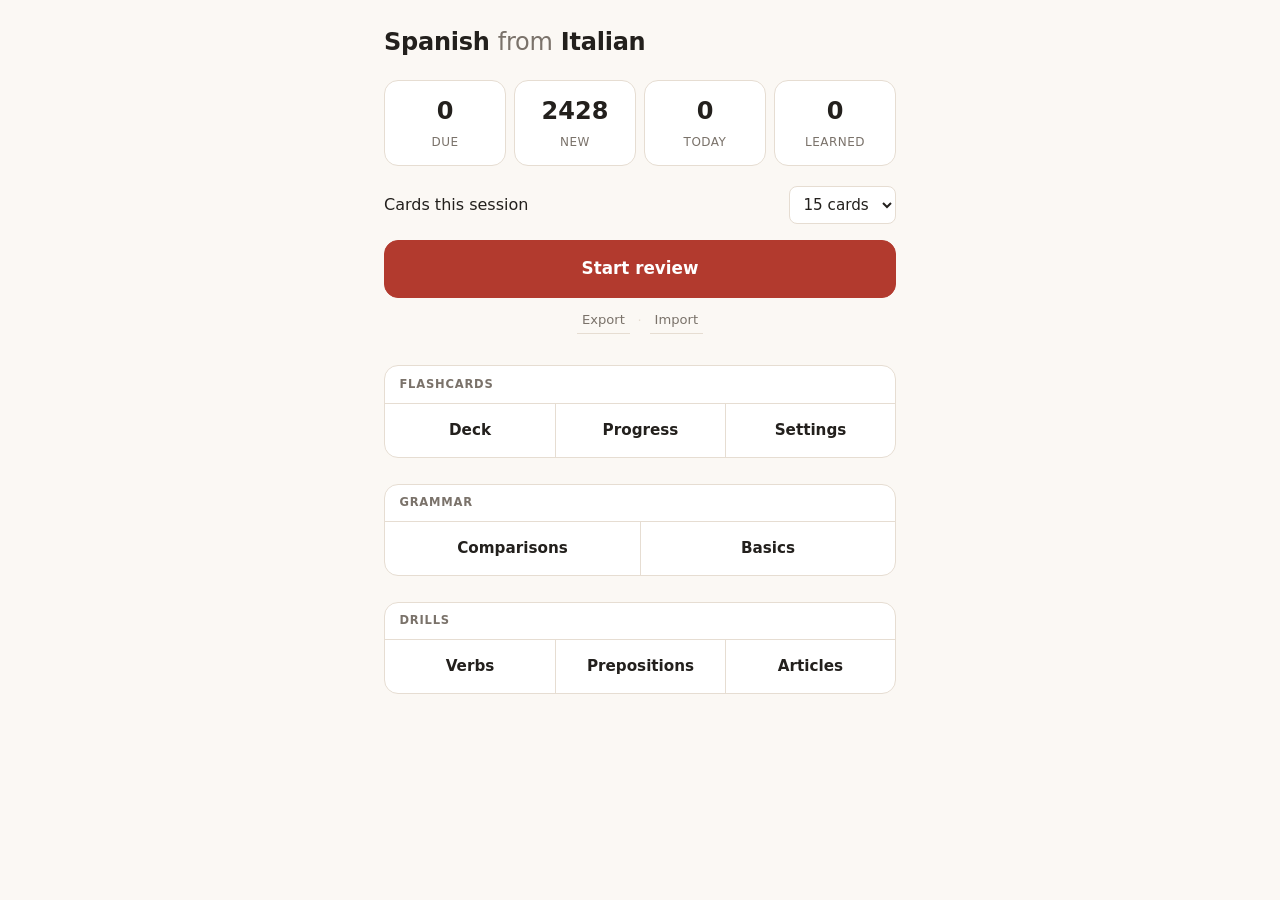
==== index.html @ cf51fcf6 "Group the Italian -> Spanish answers by part of speech too Both directions now use one presentation." ====
<!doctype html>
<html lang="en">
<head>
<meta charset="utf-8">
<meta name="viewport" content="width=device-width, initial-scale=1, viewport-fit=cover">
<meta name="theme-color" content="#b23a2e">
<title>Spanish from Italian</title>
<link rel="manifest" href="manifest.webmanifest">
<link rel="apple-touch-icon" href="icons/icon-192.png">
<meta name="apple-mobile-web-app-capable" content="yes">
<meta name="apple-mobile-web-app-status-bar-style" content="default">
<link rel="stylesheet" href="app.css">
</head>
<body>

<main id="app">

  <p id="fatal" class="fatal hidden"></p>

  <!-- Home -->
  <section id="view-home" class="view">
    <h1>Spanish <span class="from">from</span> Italian</h1>

    <div class="counts">
      <div class="count"><b id="c-due">–</b><span>due</span></div>
      <div class="count"><b id="c-new">–</b><span>new</span></div>
      <div class="count"><b id="reviews-today">–</b><span>today</span></div>
      <div class="count"><b id="c-learned">–</b><span>learned</span></div>
    </div>

    <label class="row session-size">
      Cards this session
      <select id="f-size"></select>
    </label>

    <p id="backup-warning" class="backup-warning hidden"></p>

    <button id="start" class="primary">Start review</button>
    <p id="nothing-due" class="muted hidden"></p>

    <p class="backup-line">
      <button id="export" class="linkish">Export</button>
      <span class="sep">·</span>
      <button id="import-btn" class="linkish">Import</button>
      <input id="import" type="file" accept="application/json" hidden>
    </p>
    <p id="backup-msg" class="muted small centred"></p>

    <div class="group">
      <h2 class="group-title">Flashcards</h2>
      <div class="group-row">
        <button id="open-deck">Deck</button>
        <button id="open-progress">Progress</button>
        <button id="open-settings">Settings</button>
      </div>
    </div>

    <div class="group">
      <h2 class="group-title">Grammar</h2>
      <div class="group-row two">
        <button id="open-grammar">Comparisons</button>
        <button id="open-basics">Basics</button>
      </div>
    </div>

    <div class="group">
      <h2 class="group-title">Drills</h2>
      <div class="group-row">
        <button id="open-drill">Verbs</button>
        <button id="open-prep">Prepositions</button>
        <button id="open-articles">Articles</button>
      </div>
    </div>
  </section>

  <!-- Deck: which cards get drilled -->
  <section id="view-deck" class="view hidden">
    <header class="review-bar">
      <button id="close-deck" class="ghost" aria-label="Back">✕</button>
      <h2 class="progress-title">Deck</h2>
    </header>

    <fieldset>
      <legend>Frequency band</legend>
      <div id="f-tiers" class="chips"></div>
    </fieldset>

    <fieldset>
      <legend>How close to Italian</legend>
      <div id="f-buckets" class="chips"></div>
    </fieldset>

    <fieldset>
      <legend>Part of speech</legend>
      <div id="f-pos" class="chips"></div>
    </fieldset>

    <fieldset>
      <legend>Drill one grade</legend>
      <div id="f-grades" class="chips"></div>
      <p class="muted small">
        Leave all off for the normal mixed session. Turning one on reviews
        only those cards, due first, then whatever comes due soonest.
      </p>
    </fieldset>

    <details id="word-list-panel" class="mood">
      <summary>The words themselves</summary>
      <div class="word-list-head">
        <span id="word-list-count" class="muted small"></span>
        <button id="word-list-play" class="compare" type="button">▶ Read the list</button>
      </div>
      <div id="word-list"></div>
    </details>
  </section>

  <!-- Settings: how the cards behave -->
  <section id="view-settings" class="view hidden">
    <header class="review-bar">
      <button id="close-settings" class="ghost" aria-label="Back">✕</button>
      <h2 class="progress-title">Settings</h2>
    </header>

    <fieldset>
      <legend>Direction</legend>
      <div id="f-directions" class="chips"></div>
      <p class="muted small">
        Each direction is scheduled separately. Reading Spanish is recognition;
        producing it is harder, and sharing one schedule would let the easy
        direction hide the hard one.
      </p>
    </fieldset>

    <fieldset>
      <legend>Sound</legend>
      <div id="f-speech" class="chips"></div>
      <div id="voice-rows"></div>
    </fieldset>

    <fieldset>
      <legend>Credits</legend>
      <p class="muted small">
        Example sentences from <a href="https://tatoeba.org" target="_blank"
        rel="noopener noreferrer">Tatoeba</a>, CC BY 2.0 FR. Word pairs from
        <a href="https://github.com/apertium/apertium-spa-ita" target="_blank"
        rel="noopener noreferrer">Apertium</a>. Frequencies from
        <a href="https://pypi.org/project/wordfreq/" target="_blank"
        rel="noopener noreferrer">wordfreq</a>.
      </p>
    </fieldset>

    <fieldset>
      <legend>Backup</legend>
      <p class="muted small">
        iOS can clear a web app's storage if it goes unused. Export now and
        then — it is the only copy of your progress.
      </p>
      <p id="backup-when" class="muted small"></p>
    </fieldset>
  </section>

  <!-- Progress -->
  <section id="view-progress" class="view hidden">
    <header class="review-bar">
      <button id="close-progress" class="ghost" aria-label="Back">✕</button>
      <h2 class="progress-title">Progress</h2>
    </header>

    <div id="scope-toggle" class="chips scope-toggle"></div>
    <div id="stat-row" class="stat-row"></div>
    <p id="stat-note" class="muted small stat-note"></p>

    <h3 class="section-label">By grade</h3>
    <div id="grade-chart" class="grade-chart"></div>

    <h3 class="section-label">Recognition against production</h3>
    <div id="direction-chart"></div>
    <p id="direction-note" class="muted small"></p>

    <h3 class="section-label">Coming due</h3>
    <div id="forecast-chart" class="day-chart"></div>
    <p id="forecast-readout" class="chart-readout"></p>
    <p id="forecast-summary" class="muted small"></p>

    <h3 class="section-label">Reviews per day</h3>
    <div id="day-chart" class="day-chart"></div>
    <p id="day-readout" class="chart-readout"></p>
    <p id="day-summary" class="muted small"></p>

    <details id="trouble-panel" class="mood">
      <summary>Keeps catching you out</summary>
      <div id="trouble-window" class="chips trouble-window"></div>
      <div id="trouble-list" class="trouble-list"></div>
      <p id="trouble-note" class="muted small"></p>
    </details>
  </section>

  <!-- Conjugation -->
  <section id="view-conj" class="view hidden">
    <header class="review-bar">
      <button id="close-conj" class="ghost" aria-label="Back">✕</button>
      <h2 class="progress-title" id="conj-title"></h2>
    </header>
    <div id="conj-body"></div>
  </section>

  <!-- Grammar -->
  <section id="view-grammar" class="view hidden">
    <header class="review-bar">
      <button id="close-grammar" class="ghost" aria-label="Back">✕</button>
      <h2 class="progress-title" id="grammar-title">Grammar</h2>
    </header>
    <div id="grammar-body"></div>
  </section>

  <!-- Conjugation drill -->
  <section id="view-drill" class="view hidden">
    <header class="review-bar">
      <button id="close-drill" class="ghost" aria-label="Back">✕</button>
      <h2 class="progress-title" id="drill-title">Conjugation drill</h2>
    </header>
    <div id="drill-body"></div>
  </section>

  <!-- Preposition drill -->
  <section id="view-prep" class="view hidden">
    <header class="review-bar">
      <button id="close-prep" class="ghost" aria-label="Back">✕</button>
      <h2 class="progress-title" id="prep-title">Prepositions</h2>
    </header>
    <div id="prep-body"></div>
  </section>

  <!-- Basics -->
  <section id="view-basics" class="view hidden">
    <header class="review-bar">
      <button id="close-basics" class="ghost" aria-label="Back">✕</button>
      <h2 class="progress-title" id="basics-title">Basics</h2>
    </header>
    <div id="basics-body"></div>
  </section>

  <!-- Article drill -->
  <section id="view-articles" class="view hidden">
    <header class="review-bar">
      <button id="close-articles" class="ghost" aria-label="Back">✕</button>
      <h2 class="progress-title" id="articles-title">Articles</h2>
    </header>
    <div id="articles-body"></div>
  </section>

  <!-- Review -->
  <section id="view-review" class="view hidden">
    <header class="review-bar">
      <button id="quit" class="ghost" aria-label="End session">✕</button>
      <div class="progress"><div id="progress-fill"></div></div>
      <span id="remaining" class="muted small"></span>
    </header>

    <div class="card">
      <div id="direction" class="direction"></div>

      <div class="word-row">
        <span id="prompt" class="prompt"></span>
        <button id="say-prompt" class="say" aria-label="Hear this word">▶</button>
      </div>

      <div id="answers" class="answers hidden"></div>

      <div id="meta" class="meta hidden"></div>
      <div id="present-table" class="present-table hidden"></div>

      <p id="accent-note" class="accent-note hidden">
        <span id="accent-text"></span>
        <button id="accents" class="say" aria-label="Hear the other accent">▶</button>
      </p>

      <div class="compare-row">
        <button id="examples-btn" class="compare hidden">Examples</button>
        <button id="conj-btn" class="compare hidden">Conjugation</button>
      </div>

      <div id="examples" class="examples hidden"></div>

      <p id="card-links" class="card-links hidden">
        <a id="link-wr"  target="_blank" rel="noopener noreferrer">WordReference</a>
        <a id="link-rev" target="_blank" rel="noopener noreferrer">Reverso</a>
        <a id="link-yg"  target="_blank" rel="noopener noreferrer">YouGlish</a>
      </p>
    </div>

    <div id="reveal-row" class="actions">
      <button id="reveal" class="primary">Show answer</button>
    </div>

    <div id="grade-row" class="actions grades hidden">
      <button data-g="0" class="g-again">Again<small></small></button>
      <button data-g="1" class="g-hard">Hard<small></small></button>
      <button data-g="2" class="g-good">Good<small></small></button>
      <button data-g="3" class="g-easy">Easy<small></small></button>
    </div>
  </section>

  <!-- Done -->
  <section id="view-done" class="view hidden">
    <h2>Session complete</h2>
    <p id="done-summary" class="muted"></p>
    <button id="back-home" class="primary">Done</button>
  </section>

</main>

<script type="module" src="js/main.js"></script>
</body>
</html>
---- app.css ----
/* Mobile-first. The review screen is the only one that matters in practice,
   so it gets the whole viewport and thumb-reachable controls. */

:root {
  --bg: #fbf8f4;
  --surface: #ffffff;
  --ink: #23201d;
  --muted: #7a726a;
  --line: #e6ddd2;
  --accent: #b23a2e;
  --again: #c0392b;
  --hard: #b7791f;
  --good: #2f855a;
  --easy: #2b6cb0;
  --radius: 14px;
}

@media (prefers-color-scheme: dark) {
  :root {
    --bg: #171513;
    --surface: #211e1b;
    --ink: #ece6df;
    --muted: #9b918a;
    --line: #35302b;
    --accent: #e0705f;
    --again: #e05a4c;
    --hard: #d99a3a;
    --good: #4fa87a;
    --easy: #5b95d6;
  }
}

* { box-sizing: border-box; }

body {
  margin: 0;
  background: var(--bg);
  color: var(--ink);
  font: 16px/1.5 -apple-system, BlinkMacSystemFont, "Segoe UI", system-ui, sans-serif;
  -webkit-font-smoothing: antialiased;
}

#app {
  max-width: 34rem;
  margin: 0 auto;
  padding: max(1rem, env(safe-area-inset-top)) 1rem
           max(1rem, env(safe-area-inset-bottom));
  min-height: 100dvh;
  display: flex;
  flex-direction: column;
}

.view { flex: 1; display: flex; flex-direction: column; }
.hidden { display: none !important; }

h1 { font-size: 1.5rem; margin: .5rem 0 1.25rem; font-weight: 650; letter-spacing: -.01em; }
h1 .from { color: var(--muted); font-weight: 400; }
h2 { font-size: 1.25rem; }

.muted { color: var(--muted); }
.small { font-size: .85rem; }

/* --- counts --- */
.counts { display: flex; gap: .5rem; margin-bottom: 1.25rem; }
.count {
  flex: 1; background: var(--surface); border: 1px solid var(--line);
  border-radius: var(--radius); padding: .75rem; text-align: center;
}
.count b { display: block; font-size: 1.5rem; font-variant-numeric: tabular-nums; }
.count span { font-size: .75rem; color: var(--muted); text-transform: uppercase; letter-spacing: .04em; }

/* --- buttons --- */
button {
  font: inherit; cursor: pointer; border-radius: var(--radius);
  border: 1px solid var(--line); background: var(--surface); color: var(--ink);
  padding: .7rem 1rem; transition: transform .06s ease, filter .15s ease;
}
button:active { transform: scale(.98); }

button.primary {
  background: var(--accent); border-color: var(--accent);
  color: #fff; font-weight: 600; padding: .95rem; width: 100%; font-size: 1.05rem;
}
button.ghost { border: none; background: none; color: var(--muted); padding: .4rem .6rem; font-size: 1.1rem; }

/* --- panels --- */
.panel {
  background: var(--surface); border: 1px solid var(--line);
  border-radius: var(--radius); margin-top: 1rem; padding: .25rem .9rem;
}
.panel summary { cursor: pointer; padding: .65rem 0; font-weight: 600; }
fieldset { border: none; padding: 0; margin: .5rem 0 1rem; }
legend { font-size: .8rem; color: var(--muted); text-transform: uppercase; letter-spacing: .04em; padding: 0 0 .4rem; }

.chips { display: flex; flex-wrap: wrap; gap: .4rem; }
.chip {
  border: 1px solid var(--line); border-radius: 999px;
  padding: .35rem .8rem; font-size: .9rem; background: transparent;
}
.chip[aria-pressed="true"] { background: var(--accent); border-color: var(--accent); color: #fff; }
.chip small { display: block; font-size: .7rem; opacity: .75; }

.row { display: flex; justify-content: space-between; align-items: center; gap: 1rem; padding: .5rem 0 1rem; }
.row input { width: 5rem; padding: .5rem; font: inherit; border-radius: 8px; border: 1px solid var(--line); background: var(--bg); color: var(--ink); }
.row-buttons { display: flex; gap: .5rem; padding-bottom: .75rem; }
.row-buttons button { flex: 1; }

/* --- review --- */
.review-bar { display: flex; align-items: center; gap: .75rem; margin-bottom: 1.5rem; }
.progress { flex: 1; height: 4px; background: var(--line); border-radius: 999px; overflow: hidden; }
#progress-fill { height: 100%; width: 0; background: var(--accent); transition: width .25s ease; }

.card {
  flex: 1; display: flex; flex-direction: column;
  align-items: center; justify-content: center; text-align: center; gap: .75rem;
  padding: 1rem 0;
}
.direction { font-size: .75rem; text-transform: uppercase; letter-spacing: .06em; color: var(--muted); }
.prompt { font-size: 2.5rem; font-weight: 600; letter-spacing: -.02em; line-height: 1.15; }
.answer { font-size: 2rem; color: var(--accent); font-weight: 600; }
.meta { font-size: .85rem; color: var(--muted); }
.meta .pos { font-style: italic; }

.actions { padding-top: 1rem; }
.grades { display: grid; grid-template-columns: repeat(4, 1fr); gap: .4rem; }
.grades button { padding: .8rem .2rem; font-size: .9rem; font-weight: 600; }
.grades small { display: block; font-weight: 400; font-size: .7rem; opacity: .7; margin-top: .15rem; }
.g-again { color: var(--again); } .g-hard { color: var(--hard); }
.g-good  { color: var(--good);  } .g-easy { color: var(--easy); }

#view-done { align-items: center; justify-content: center; text-align: center; }
#view-done button { margin-top: 1.5rem; max-width: 16rem; }

/* --- pronunciation --- */
.word-row { display: flex; align-items: center; justify-content: center; gap: .6rem; }

.say {
  border: 1px solid var(--line); background: var(--surface); color: var(--muted);
  width: 2.1rem; height: 2.1rem; border-radius: 50%;
  display: grid; place-items: center; padding: 0;
  font-size: .7rem; line-height: 1; flex: none;
}
.say:active { color: var(--accent); border-color: var(--accent); }

.compare {
  margin-top: .5rem; font-size: .85rem; padding: .45rem 1rem;
  color: var(--muted); border-radius: 999px;
}
.compare:active { color: var(--accent); border-color: var(--accent); }

/* --- voice pickers --- */
.voice-row { align-items: center; }
.voice-control { display: flex; align-items: center; gap: .5rem; }
.voice-control select {
  font: inherit; font-size: .9rem; max-width: 11rem;
  padding: .4rem .5rem; border-radius: 8px;
  border: 1px solid var(--line); background: var(--bg); color: var(--ink);
}

/* --- voice chips --- */
.voice-locale {
  font-size: .72rem; color: var(--muted); letter-spacing: .04em;
  text-transform: uppercase; margin: .6rem 0 .35rem;
}
.voice-more { margin: .9rem 0 .5rem; }
#voice-rows fieldset { margin-bottom: .25rem; }

.compare-row { display: flex; flex-wrap: wrap; gap: .4rem; justify-content: center; margin-top: .5rem; }
.compare-row .compare { margin-top: 0; }

.voice-note { display: flex; align-items: center; gap: .5rem; margin-top: .9rem; }

.accent-note {
  display: flex; align-items: center; justify-content: center; gap: .45rem;
  margin: .1rem 0 0; font-size: .8rem; color: var(--muted);
}
.accent-note .say { width: 1.7rem; height: 1.7rem; font-size: .6rem; }

/* --- external lookups --- */
.card-links {
  display: flex; flex-wrap: wrap; justify-content: center; gap: 1rem;
  margin: 1.25rem 0 0; font-size: .8rem;
}
.card-links a { color: var(--muted); text-decoration: none; border-bottom: 1px solid var(--line); padding-bottom: 1px; }
.card-links a:active { color: var(--accent); border-color: var(--accent); }

/* --- example sentences --- */
.examples { margin-top: 1rem; text-align: left; width: 100%; }
.example {
  border-top: 1px solid var(--line);
  padding: .7rem 0;
}
.example-es {
  margin: 0; font-size: 1rem; line-height: 1.45;
  display: flex; align-items: baseline; gap: .4rem; flex-wrap: wrap;
}
.example-es b { color: var(--accent); font-weight: 650; }
.example-es .say { align-self: center; }
.example-it { margin: .2rem 0 0; font-size: .92rem; color: var(--muted); }
.example-credit { margin: .8rem 0 0; font-size: .7rem; color: var(--muted); text-align: center; }
.example-credit a { color: inherit; }

/* --- session size --- */
.session-size { padding: 0 0 1rem; }
.session-size select {
  font: inherit; font-size: .95rem; padding: .5rem .6rem;
  border-radius: 8px; border: 1px solid var(--line);
  background: var(--surface); color: var(--ink);
}

button.secondary {
  width: 100%; margin-top: .75rem; font-weight: 600;
  background: var(--surface); color: var(--ink);
}

/* --- progress --- */
.progress-title { margin: 0; font-size: 1.15rem; }
.section-label {
  font-size: .75rem; text-transform: uppercase; letter-spacing: .05em;
  color: var(--muted); font-weight: 600; margin: 1.6rem 0 .6rem;
}

.bar-row { display: flex; align-items: center; gap: .6rem; margin-bottom: .4rem; }
.bar-label { width: 8.5rem; font-size: .85rem; flex: none; }
.bar-value { width: 2.6rem; text-align: right; font-size: .85rem; font-variant-numeric: tabular-nums; color: var(--muted); }
.bar-track { flex: 1; height: 1.1rem; background: var(--line); border-radius: 4px; overflow: hidden; }
.bar-fill { height: 100%; border-radius: 4px; min-width: 2px; transition: width .3s ease; }

/* A well known, F barely -- warm as it gets worse */
.g-a { background: #2f855a; }
.g-b { background: #559a52; }
.g-c { background: #a0a03c; }
.g-d { background: #c98a2e; }
.g-e { background: #cc6b33; }
.g-f { background: #c0392b; }
.g-new {
  /* Striped, to signal this bar is not on the same scale as the letters. */
  background: repeating-linear-gradient(
    -45deg, var(--line), var(--line) 5px, transparent 5px, transparent 10px);
  border: 1px solid var(--line);
}

.day-chart {
  display: flex; align-items: flex-end; gap: 3px;
  padding: .4rem 0 0;
}
.day-col {
  flex: 1; min-width: 0;
  display: flex; flex-direction: column; align-items: center; gap: .15rem;
}
.day-count {
  font-size: .6rem; color: var(--muted); line-height: 1;
  font-variant-numeric: tabular-nums; min-height: .7rem;
}
.day-track {
  width: 100%; height: 4.5rem;
  display: flex; align-items: flex-end;
  border-bottom: 1px solid var(--line);
}
.day-fill { width: 100%; background: var(--accent); border-radius: 2px 2px 0 0; min-height: 2px; }
.day-fill.empty { background: var(--line); min-height: 1px; }
.day-tick {
  font-size: .55rem; color: var(--muted); line-height: 1;
  white-space: nowrap; overflow: hidden; max-width: 100%;
}

.chart-note { margin: .7rem 0 0; text-align: center; }
.bar-value { min-width: 2.6rem; width: auto; white-space: nowrap; }

.day-fill.overdue { background: var(--again); }

/* --- failure and backup notices --- */
.fatal {
  background: var(--again); color: #fff;
  padding: .9rem 1rem; border-radius: var(--radius);
  margin: 0 0 1rem; font-size: .9rem; line-height: 1.45;
}
.backup-warning {
  margin: 0 0 .9rem; padding: .6rem .8rem; font-size: .82rem;
  border: 1px solid var(--hard); border-radius: var(--radius);
  color: var(--hard); text-align: center;
}

/* --- multiple senses --- */
.answers { display: flex; flex-direction: column; align-items: center; gap: .25rem; }
.answers .answer { font-size: 1.9rem; }
/* The first sense is the primary one and usually dominates -- tener is avere
   far more often than it is tenere -- so it leads. The step down is small on
   purpose: the ranking is a heuristic, and for genuinely co-equal senses like
   tiempo's tempo and meteo the later ones must still read as real answers
   rather than footnotes. */
.answers .word-row:not(:first-child) .answer {
  font-size: 1.55rem;
  color: color-mix(in srgb, var(--accent) 78%, var(--muted));
}

/* --- conjugation --- */
.conj-sub { margin: 0 0 .5rem; }
.conj-note { margin: 0 0 .5rem; }
.conj-warn {
  margin: 0 0 .6rem; padding: .55rem .7rem;
  border-left: 3px solid var(--hard); border-radius: 0 6px 6px 0;
  background: color-mix(in srgb, var(--hard) 8%, transparent);
  font-size: .82rem; line-height: 1.45; color: var(--ink);
}
.conj-table { margin-bottom: .5rem; }
.conj-row {
  display: grid; grid-template-columns: 7.2rem 1fr;
  gap: .5rem; align-items: baseline;
  padding: .3rem 0; border-bottom: 1px solid var(--line);
}
.conj-pron { font-size: .78rem; color: var(--muted); }
.conj-es { font-weight: 600; }
.conj-es.speakable { cursor: pointer; }
.conj-es.speakable:active { color: var(--accent); }

/* --- verb stem note --- */
.stem-note {
  margin: .15rem 0 0; font-size: .85rem; color: var(--muted);
  letter-spacing: .01em;
}
.stem-note b { color: var(--accent); font-weight: 650; }

/* --- home: backup line --- */
.backup-line {
  display: flex; justify-content: center; align-items: center; gap: .5rem;
  margin: .6rem 0 0;
}
.linkish {
  border: none; background: none; padding: .2rem .3rem;
  color: var(--muted); font-size: .82rem;
  border-bottom: 1px solid var(--line); border-radius: 0;
}
.linkish:active { color: var(--accent); border-color: var(--accent); }
.backup-line .sep { color: var(--line); font-size: .82rem; }
.centred { text-align: center; margin: .35rem 0 0; }

/* --- home: a titled group of destinations --- */
.group {
  margin-top: 1.6rem;
  border: 1px solid var(--line); border-radius: var(--radius);
  background: var(--surface); overflow: hidden;
}
.group-title {
  margin: 0; padding: .6rem .9rem;
  font-size: .72rem; font-weight: 650; letter-spacing: .07em;
  text-transform: uppercase; color: var(--muted);
  border-bottom: 1px solid var(--line);
}
.group-row { display: grid; grid-template-columns: repeat(3, 1fr); }
.group-row button {
  border: none; border-radius: 0; background: none;
  padding: .95rem .4rem; font-size: .95rem; font-weight: 600;
}
.group-row button + button { border-left: 1px solid var(--line); }
.group-row button:active { background: var(--bg); color: var(--accent); }

/* settings and deck are full screens now, so their fieldsets need room */
#view-deck fieldset, #view-settings fieldset { margin: 1.2rem 0; }

/* --- senses grouped by part of speech --- */
.answers.grouped { gap: 0; }
.answers.grouped .sense-pos {
  font-size: .68rem; text-transform: uppercase; letter-spacing: .07em;
  color: var(--muted); margin: .7rem 0 .1rem;
}
.answers.grouped .sense-pos:first-child { margin-top: 0; }
.answers.grouped .answer { font-size: 1.6rem; }
.answers.grouped .word-row:not(:first-child) .answer { color: var(--accent); }

/* --- conjugation moods --- */
.mood { margin-bottom: .5rem; }
.mood > summary {
  cursor: pointer; list-style: none;
  padding: .7rem 0 .5rem;
  font-size: .8rem; font-weight: 700; letter-spacing: .08em;
  text-transform: uppercase; color: var(--ink);
  border-bottom: 2px solid var(--line);
}
.mood > summary::-webkit-details-marker { display: none; }
.mood > summary::after { content: ' ▸'; color: var(--muted); font-weight: 400; }
.mood[open] > summary::after { content: ' ▾'; }
.conj-italian {
  margin: 0 0 .6rem; font-size: .82rem; line-height: 1.45; color: var(--muted);
  padding-left: .7rem; border-left: 2px solid var(--line);
}

/* --- present tense on the card --- */
.present-table {
  display: grid;
  grid-template-columns: auto auto;
  grid-template-rows: repeat(3, auto);
  grid-auto-flow: column;          /* singulars down the left, plurals right */
  gap: .1rem 1.6rem;
  justify-content: center;
  margin: .7rem 0 0;
}
.present-form {
  font-size: .95rem; color: var(--muted); text-align: left;
  font-variant-numeric: tabular-nums;
}
.present-form.speakable { cursor: pointer; }
.present-form.speakable:active { color: var(--accent); }

/* --- play a whole paradigm --- */
.play-all {
  width: 1.7rem; height: 1.7rem; padding: 0; flex: none;
  border: 1px solid var(--line); border-radius: 50%;
  background: var(--surface); color: var(--muted);
  font-size: .6rem; line-height: 1;
  display: inline-grid; place-items: center;
}
.play-all:active { color: var(--accent); border-color: var(--accent); }

.present-table {
  display: flex; align-items: center; justify-content: center; gap: 1rem;
  margin: .7rem 0 0;
}
.present-grid {
  display: grid;
  grid-template-columns: auto auto;
  grid-template-rows: repeat(3, auto);
  grid-auto-flow: column;
  gap: .1rem 1.6rem;
}
.tense-head { display: flex; align-items: center; gap: .5rem; }

.present-form u {
  text-decoration: none;
  border-bottom: 2px solid var(--accent);
  color: var(--ink); font-weight: 600;
}

/* --- shared section furniture --- */
.section-intro { margin: 0 0 1.2rem; line-height: 1.5; }
.wide { grid-column: 1 / -1; }
.back-link { margin-top: 1.2rem; }

/* --- lesson and conversation lists --- */
.lesson-list { display: flex; flex-direction: column; gap: .5rem; }
.lesson-row {
  display: flex; align-items: flex-start; gap: .8rem; text-align: left;
  padding: .8rem .9rem; background: var(--surface);
  border: 1px solid var(--line); border-radius: var(--radius);
}
.lesson-row:active { border-color: var(--accent); }
.lesson-num {
  flex: none; width: 1.6rem; height: 1.6rem; border-radius: 50%;
  background: var(--bg); color: var(--muted);
  font-size: .75rem; display: grid; place-items: center;
}
.lesson-text { display: flex; flex-direction: column; gap: .15rem; }
.lesson-summary { font-size: .82rem; color: var(--muted); line-height: 1.4; font-weight: 400; }

/* --- lesson body --- */
.lesson-para { line-height: 1.6; margin: 0 0 .9rem; }
.lesson-para b { color: var(--accent); }
.pair-table { margin: 1.2rem 0; }
.pair-row {
  display: grid; grid-template-columns: 1fr 1fr; gap: .1rem .8rem;
  padding: .55rem 0; border-bottom: 1px solid var(--line);
}
.pair-it { color: var(--muted); font-size: .95rem; }
.pair-es { font-weight: 600; font-size: .95rem; }
.pair-note { grid-column: 1 / -1; font-size: .76rem; color: var(--muted); }
.speakable { cursor: pointer; }
.speakable:active { color: var(--accent); }

/* --- drills --- */
.drill-prompt { text-align: center; margin: 2rem 0 1.4rem; }
.drill-verb { display: block; font-size: 2.2rem; font-weight: 650; letter-spacing: -.02em; }
.drill-meta {
  display: block; margin-top: .35rem; font-size: .8rem; color: var(--muted);
  text-transform: uppercase; letter-spacing: .05em;
}
.drill-form { display: flex; justify-content: center; }
.drill-input {
  font: inherit; font-size: 1.4rem; text-align: center;
  width: 100%; max-width: 18rem; padding: .6rem .8rem;
  border: 1px solid var(--line); border-radius: var(--radius);
  background: var(--surface); color: var(--ink);
}
.drill-input:focus { outline: none; border-color: var(--accent); }
.drill-input:disabled { opacity: .6; }
.drill-feedback {
  text-align: center; min-height: 1.6rem; margin: .9rem 0 0;
  font-size: 1.05rem; font-weight: 600;
  display: flex; align-items: center; justify-content: center; gap: .4rem;
}
.drill-feedback.right { color: var(--good); }
.drill-feedback.accents { color: var(--hard); }
.drill-feedback.wrong { color: var(--again); }
.drill-score { text-align: center; font-size: 2.4rem; font-weight: 650; margin: 2rem 0 .2rem; }
.prep-prompt {
  display: flex; align-items: center; justify-content: center; gap: .5rem;
  margin: 2rem 0 1.4rem; text-align: center;
}
.prep-sentence { font-size: 1.35rem; font-weight: 600; line-height: 1.4; }

/* --- drill submit --- */
.drill-form { gap: .5rem; align-items: stretch; }
.drill-submit {
  font-weight: 600; padding: .6rem 1.1rem; flex: none;
  background: var(--accent); border-color: var(--accent); color: #fff;
}
.drill-submit:active { filter: brightness(.92); }

/* --- the paradigm shown after a wrong answer --- */
.drill-paradigm {
  margin: 1rem auto 0; max-width: 20rem;
  border: 1px solid var(--line); border-radius: var(--radius);
  background: var(--surface); padding: .6rem .8rem;
}
.paradigm-label {
  font-size: .72rem; text-transform: uppercase; letter-spacing: .06em;
  color: var(--muted); margin-bottom: .4rem;
}
.paradigm-row {
  display: grid; grid-template-columns: 7.5rem 1fr; gap: .5rem;
  padding: .18rem 0; font-size: .92rem;
}
.paradigm-pron { color: var(--muted); font-size: .8rem; }
/* The form being asked about, in green: it is the right answer, whether or
   not it was the one typed. */
.paradigm-row.this-one .paradigm-form { color: var(--good); font-weight: 700; }
.paradigm-row.this-one .paradigm-pron { color: var(--good); }

/* --- preposition reference --- */
.use-label {
  grid-column: 1 / -1; text-transform: uppercase; letter-spacing: .05em;
  font-size: .68rem; margin-bottom: .1rem;
}
.split-target { color: var(--accent); text-transform: none; letter-spacing: 0; font-size: .8rem; }
.split-row .pair-it { grid-column: 1; }
.split-row .pair-es { grid-column: 2; font-weight: 600; }

.group-row.two { grid-template-columns: repeat(2, 1fr); }

/* --- gap-fill drills --- */
.gap-italian {
  display: flex; align-items: center; justify-content: center; gap: .5rem;
  margin: 1.8rem 0 .8rem; font-size: 1rem; color: var(--muted); text-align: center;
}
.gap-spanish {
  text-align: center; font-size: 1.3rem; font-weight: 600; line-height: 1.6;
  margin: 0 0 1.4rem;
}
.gap-slot {
  display: inline-block; min-width: 3.4rem;
  border-bottom: 2px solid var(--accent); margin: 0 .15rem;
  vertical-align: baseline;
}
.gap-choices {
  display: grid; grid-template-columns: repeat(2, 1fr); gap: .5rem;
  max-width: 22rem; margin: 0 auto;
}
.gap-option {
  padding: .8rem .4rem; font-size: 1.05rem; font-weight: 600;
  background: var(--surface);
}
.gap-choices.answered .gap-option { opacity: .5; }
.gap-choices.answered .chosen-right,
.gap-choices.answered .is-answer {
  opacity: 1; border-color: var(--good); color: var(--good);
}
.gap-choices.answered .chosen-wrong {
  opacity: 1; border-color: var(--again); color: var(--again);
}
.gap-full {
  text-align: center; margin: 1rem 0 0; font-size: 1rem;
  display: flex; align-items: center; justify-content: center; gap: .4rem;
}

/* --- drill feedback --- */
.typed-answer { font-weight: 700; }
.correct-answer {
  display: flex; align-items: center; justify-content: center; gap: .5rem;
  margin: .35rem 0 0; text-align: center;
}
.correct-word { color: var(--good); font-size: 1.15rem; font-weight: 700; }
.correct-note { color: var(--hard); font-size: .8rem; }

/* --- noun gender --- */
.gender-article {
  color: var(--muted); font-weight: 400;
  font-size: .68em;          /* relative, so it scales with prompt and answers */
  margin-right: .34em;       /* in em, so the gap grows with the type */
}
.gender-article.elided { margin-right: 0; }   /* l'acqua, never l' acqua */
.gender-mark {
  font-style: italic; color: var(--accent);
  font-size: .42em; font-weight: 600;
  margin-left: .3em; vertical-align: .55em;
  letter-spacing: .02em;
}
.answers .gender-mark { color: color-mix(in srgb, var(--accent) 70%, var(--muted)); }

.chart-readout {
  min-height: 1.1rem; margin: .5rem 0 .1rem;
  font-size: .82rem; font-weight: 600; color: var(--accent); text-align: center;
}
.day-col { cursor: pointer; }
.day-col.picked .day-fill { outline: 2px solid var(--ink); outline-offset: 1px; }
.day-col.picked .day-count, .day-col.picked .day-tick { color: var(--ink); font-weight: 700; }

/* --- progress: scope and headline stats --- */
.scope-toggle { justify-content: center; margin-bottom: 1.1rem; }
.stat-row {
  display: grid; grid-template-columns: repeat(5, 1fr); gap: .35rem;
  margin-bottom: .4rem;
}
.stat {
  background: var(--surface); border: 1px solid var(--line);
  border-radius: var(--radius); padding: .55rem .2rem; text-align: center;
}
.stat b {
  display: block; font-size: 1.15rem; line-height: 1.2;
  font-variant-numeric: tabular-nums;
}
.stat span {
  display: block; margin-top: .15rem;
  font-size: .58rem; color: var(--muted);
  text-transform: uppercase; letter-spacing: .03em;
}

/* --- trouble words --- */
.trouble-row {
  display: grid; grid-template-columns: auto 1fr auto;
  gap: .6rem; align-items: baseline;
  padding: .45rem 0; border-bottom: 1px solid var(--line);
}
.trouble-it { font-size: .85rem; color: var(--muted); }
.trouble-count {
  font-size: .8rem; font-variant-numeric: tabular-nums;
  color: var(--again); font-weight: 700;
}

/* --- the word list under Deck --- */
#word-list-panel { margin-top: 1.4rem; }
.word-list-head {
  display: flex; align-items: center; justify-content: space-between;
  gap: .8rem; margin: .6rem 0 .8rem;
}
.word-list-head .compare { margin-top: 0; white-space: nowrap; }
.word-list-head .compare.playing { color: var(--accent); border-color: var(--accent); }

#word-list { max-height: 60vh; overflow-y: auto; }
.word-row-item {
  padding: .4rem .4rem; border-bottom: 1px solid var(--line);
  font-size: .92rem; line-height: 1.45; cursor: pointer;
}
.word-row-item:active { background: var(--bg); }
.word-es { font-weight: 650; }
.word-dash { color: var(--line); }
.word-it { color: var(--muted); }
.word-row-item.speaking {
  background: color-mix(in srgb, var(--accent) 10%, transparent);
  border-radius: 6px;
}
.word-row-item.speaking .word-es { color: var(--accent); }

/* --- headline caption --- */
.stat-note { margin: .5rem 0 0; text-align: center; line-height: 1.45; }

/* --- trouble list --- */
#trouble-panel { margin-top: 1.6rem; }
.trouble-window { justify-content: center; margin: .8rem 0; }
.trouble-list { max-height: 55vh; overflow-y: auto; }
.trouble-row { cursor: pointer; }
.trouble-row:active { background: var(--bg); }



/* --- part of speech, on the face of the card --- */
.pos-mark {
  font-style: italic; font-weight: 500;
  font-size: .3em; letter-spacing: .03em;
  color: color-mix(in srgb, var(--accent) 55%, var(--muted));
  margin-left: .5em; vertical-align: .35em;
  white-space: nowrap;
}
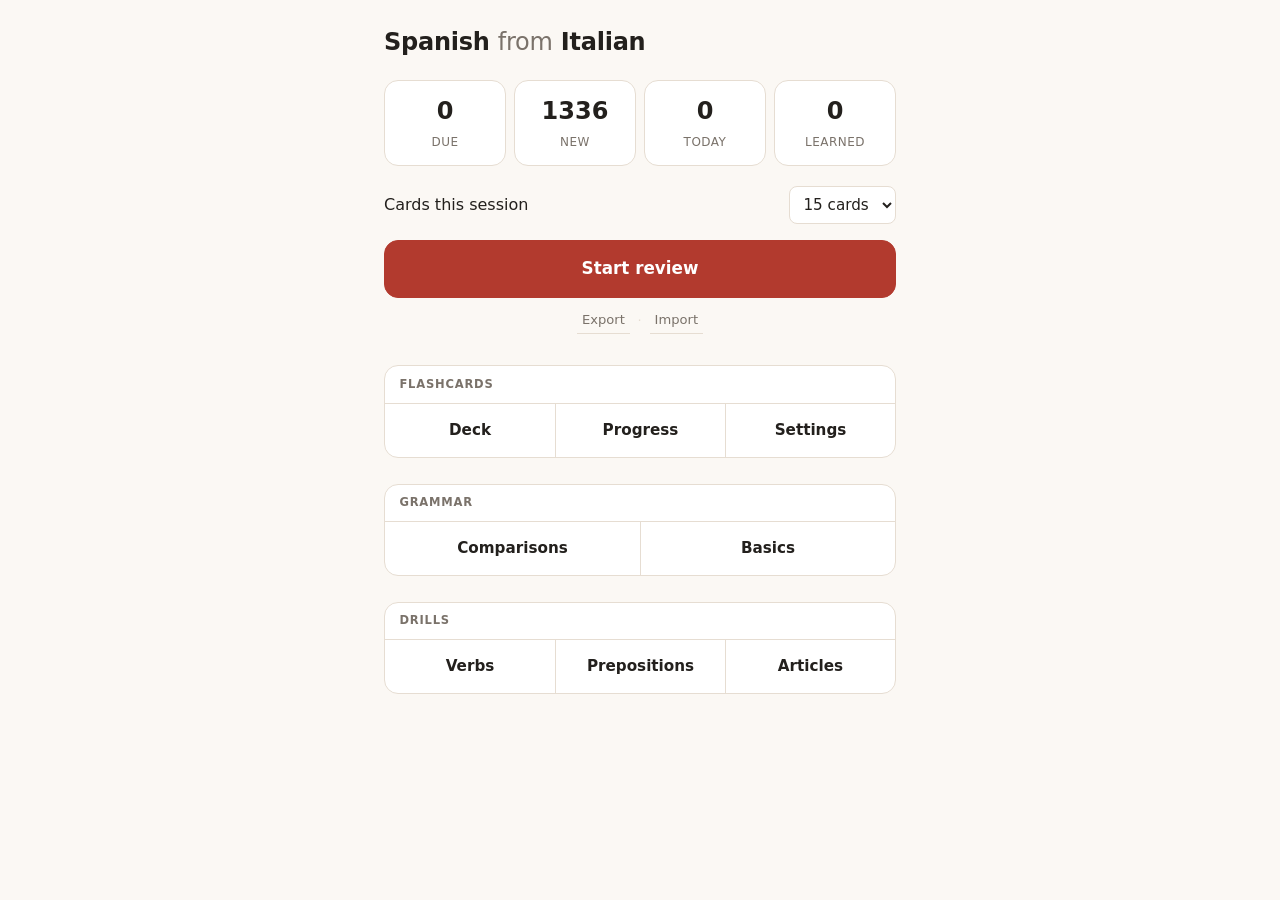
==== commit 65669971: "Make the Italian-first build the app, and freeze the old one as classic/ Built the wrong way round t" ====
--- a/index.html
+++ b/index.html
@@ -119,15 +119,15 @@
     <header class="review-bar">
       <button id="close-settings" class="ghost" aria-label="Back">✕</button>
       <h2 class="progress-title">Settings</h2>
+      <p id="build-line" class="build-line"></p>
     </header>
 
     <fieldset>
       <legend>Direction</legend>
-      <div id="f-directions" class="chips"></div>
       <p class="muted small">
-        Each direction is scheduled separately. Reading Spanish is recognition;
-        producing it is harder, and sharing one schedule would let the easy
-        direction hide the hard one.
+        Every card runs Italian to Spanish. Recognition is the half you already
+        have, so it is no longer scheduled — the Spanish side of a card lives
+        behind each answer instead, as an entry you can open.
       </p>
     </fieldset>
 
@@ -264,8 +264,10 @@
         <span id="prompt" class="prompt"></span>
         <button id="say-prompt" class="say" aria-label="Hear this word">▶</button>
       </div>
+      <p id="pos-line" class="pos-line hidden"></p>
 
       <div id="answers" class="answers hidden"></div>
+      <div id="detail" class="detail hidden" role="dialog" aria-label="Word detail"></div>
 
       <div id="meta" class="meta hidden"></div>
       <div id="present-table" class="present-table hidden"></div>
--- a/app.css
+++ b/app.css
@@ -679,3 +679,58 @@
   margin-left: .5em; vertical-align: .35em;
   white-space: nowrap;
 }
+
+
+
+
+/* --- part of speech, on its own line under the prompt --- */
+.pos-line {
+  margin: .45rem 0 0; text-align: center;
+  font-style: italic; font-weight: 500;
+  font-size: .82rem; letter-spacing: .04em;
+  color: color-mix(in srgb, var(--accent) 55%, var(--muted));
+}
+
+/* --- a Spanish answer that opens its own entry --- */
+.answer-link {
+  background: none; border: 0; padding: 0; font: inherit; color: inherit;
+  cursor: pointer; text-align: left;
+  border-bottom: 1px dotted color-mix(in srgb, var(--accent) 50%, var(--muted));
+}
+.answer-link:hover, .answer-link:focus-visible { border-bottom-color: var(--accent); }
+
+/* --- the entry behind a Spanish word --- */
+.detail {
+  position: relative; margin: 1.1rem auto 0; max-width: 34rem;
+  background: var(--surface); border: 1px solid var(--line);
+  border-radius: var(--radius); padding: 1.1rem 1.2rem 1.2rem;
+  text-align: left; max-height: 62vh; overflow-y: auto;
+  box-shadow: 0 6px 22px rgba(0, 0, 0, .10);
+}
+.detail-close {
+  position: absolute; top: .5rem; right: .55rem;
+  background: none; border: 0; cursor: pointer;
+  font-size: 1rem; line-height: 1; color: var(--muted); padding: .25rem .35rem;
+}
+.detail-close:hover { color: var(--ink); }
+.detail-word {
+  font-size: 1.5rem; font-weight: 700; color: var(--ink);
+  display: flex; align-items: center; gap: .5rem; margin: 0 1.4rem .4rem 0;
+}
+.detail-sense { font-size: 1.05rem; color: var(--ink); padding: .1rem 0; }
+.detail .sense-pos { margin-top: .7rem; }
+.detail-actions {
+  display: flex; flex-wrap: wrap; gap: .9rem;
+  margin-top: 1rem; padding-top: .8rem; border-top: 1px solid var(--line);
+  font-size: .85rem;
+}
+.detail-actions a { color: var(--muted); text-decoration: none; border-bottom: 1px solid var(--line); }
+.detail-actions a:hover { color: var(--accent); border-bottom-color: var(--accent); }
+.detail-extra { display: flex; flex-direction: column; gap: .7rem; margin-top: .9rem; }
+.detail-examples .example + .example { margin-top: .7rem; }
+
+/* --- which build is on screen --- */
+.build-line {
+  margin: .2rem 0 0; font-size: .72rem; letter-spacing: .04em;
+  color: var(--muted); opacity: .75;
+}
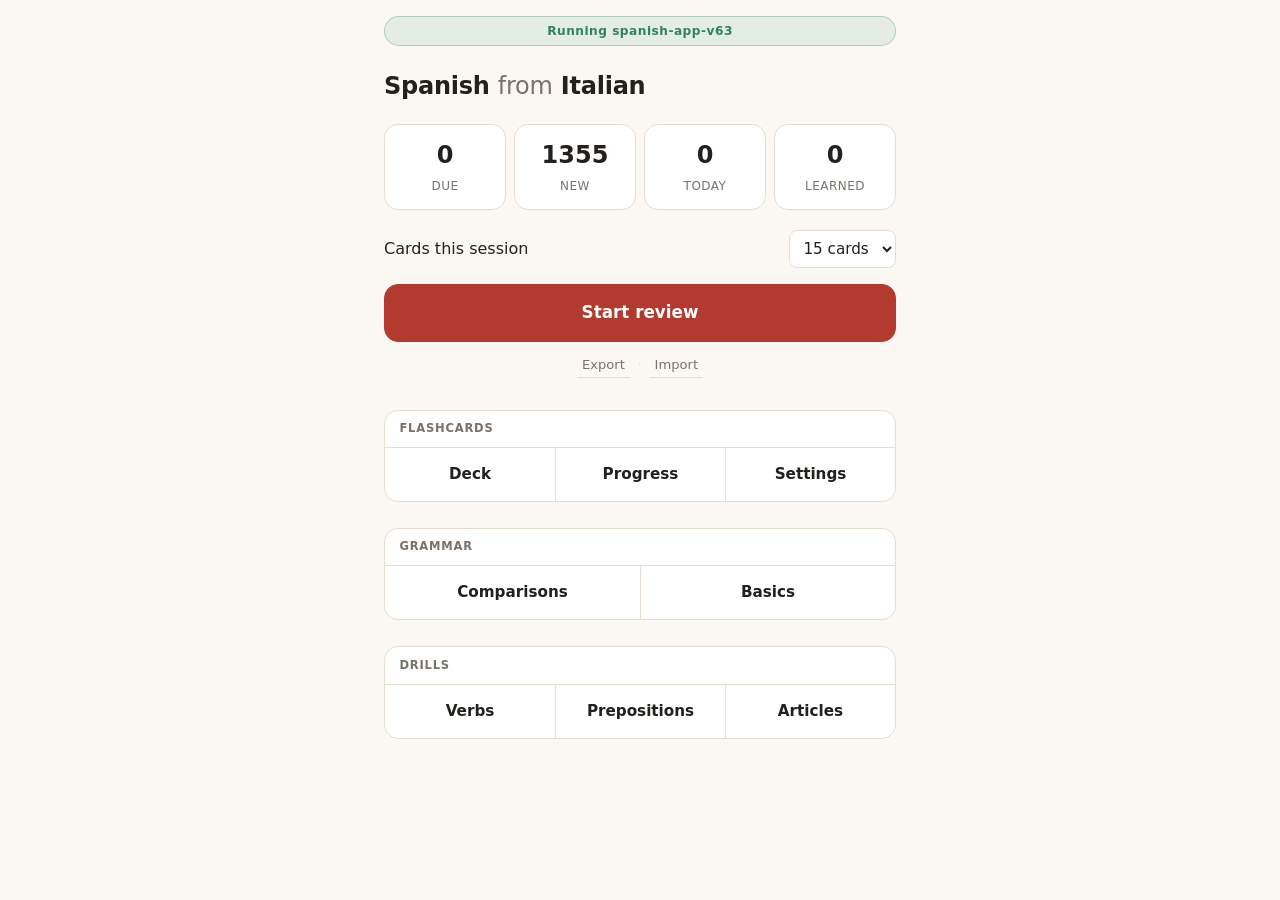
==== commit ac1ce660: "Fix dovere, suceso and oltre; make the app re-check for new builds `dovere` was answering `tener`. A" ====
--- a/index.html
+++ b/index.html
@@ -19,6 +19,7 @@
 
   <!-- Home -->
   <section id="view-home" class="view">
+    <p id="update-note" class="update-note hidden"></p>
     <h1>Spanish <span class="from">from</span> Italian</h1>
 
     <div class="counts">
--- a/app.css
+++ b/app.css
@@ -734,3 +734,28 @@
   margin: .2rem 0 0; font-size: .72rem; letter-spacing: .04em;
   color: var(--muted); opacity: .75;
 }
+
+/* --- the part of speech inside a word's entry --- */
+.detail-pos {
+  font-style: italic; text-transform: none; letter-spacing: .02em;
+  font-size: .78rem; font-weight: 500;
+  color: color-mix(in srgb, var(--accent) 60%, var(--muted));
+  margin: .95rem 0 .3rem;
+}
+.detail-pos:first-of-type { margin-top: .7rem; }
+
+/* --- a present tense per verb the card answers with --- */
+.present-block + .present-label { margin-top: 1rem; }
+.present-label {
+  font-size: .8rem; font-weight: 600; letter-spacing: .03em;
+  color: var(--accent); text-align: center; margin: .2rem 0 .35rem;
+}
+
+/* --- says so when the build changes --- */
+.update-note {
+  margin: 0 0 .9rem; text-align: center;
+  font-size: .76rem; letter-spacing: .04em; font-weight: 600;
+  color: var(--good); background: color-mix(in srgb, var(--good) 10%, transparent);
+  border: 1px solid color-mix(in srgb, var(--good) 30%, transparent);
+  border-radius: 20px; padding: .3rem .7rem;
+}
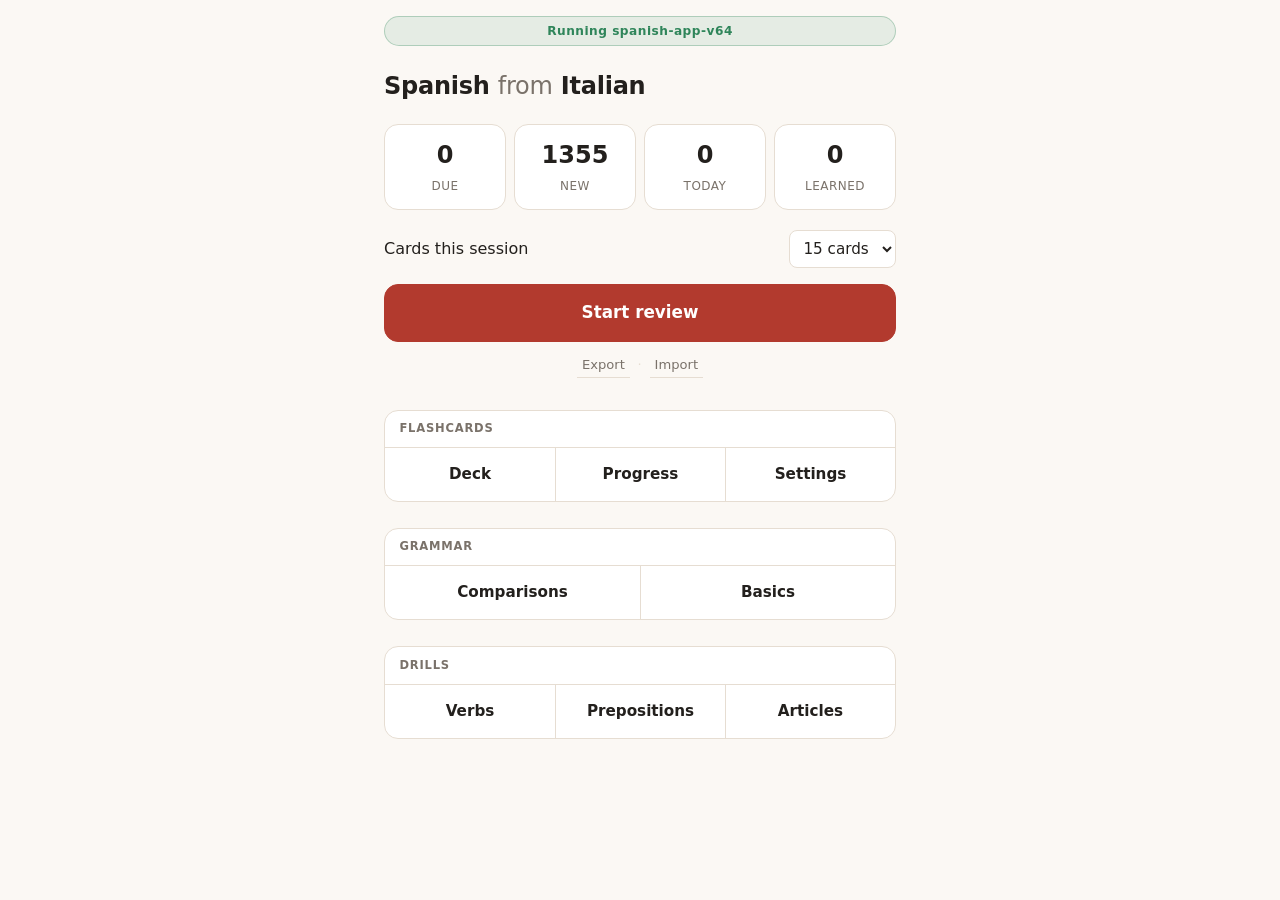
==== commit e363fca0: "Add the check pile: flag a card as wrong and hold it out of review A card you believe is wrong shoul" ====
--- a/index.html
+++ b/index.html
@@ -105,13 +105,13 @@
       </p>
     </fieldset>
 
-    <details id="word-list-panel" class="mood">
-      <summary>The words themselves</summary>
-      <div class="word-list-head">
-        <span id="word-list-count" class="muted small"></span>
-        <button id="word-list-play" class="compare" type="button">▶ Read the list</button>
-      </div>
-      <div id="word-list"></div>
+    <details id="check-panel" class="mood">
+      <summary>Check pile</summary>
+      <p class="muted small">
+        Cards you have flagged as wrong. They stay out of review until the
+        pairing changes, and then come back on their own.
+      </p>
+      <div id="check-list" class="check-list"></div>
     </details>
   </section>
 
@@ -282,6 +282,7 @@
         <button id="examples-btn" class="compare hidden">Examples</button>
         <button id="conj-btn" class="compare hidden">Conjugation</button>
       </div>
+      <button id="flag-btn" class="flag-btn hidden" type="button">Send to check pile</button>
 
       <div id="examples" class="examples hidden"></div>
 
--- a/app.css
+++ b/app.css
@@ -759,3 +759,31 @@
   border: 1px solid color-mix(in srgb, var(--good) 30%, transparent);
   border-radius: 20px; padding: .3rem .7rem;
 }
+
+/* --- flagging a card as wrong --- */
+.flag-btn {
+  display: block; margin: 1.2rem auto 0;
+  background: none; border: 0; cursor: pointer;
+  font-size: .78rem; letter-spacing: .03em; color: var(--muted);
+  border-bottom: 1px solid var(--line); padding: .1rem 0;
+}
+.flag-btn:hover, .flag-btn:focus-visible {
+  color: var(--again); border-bottom-color: var(--again);
+}
+
+/* --- the check pile --- */
+.check-list { display: flex; flex-direction: column; margin-top: .7rem; }
+.check-row {
+  display: flex; align-items: baseline; gap: .8rem;
+  padding: .6rem .1rem; border-bottom: 1px solid var(--line);
+}
+.check-row:last-child { border-bottom: 0; }
+.check-words { flex: 1; min-width: 0; line-height: 1.5; }
+.check-arrow { color: var(--muted); margin: 0 .35rem; }
+.check-es { color: var(--muted); }
+.check-drop {
+  flex: none; background: none; border: 1px solid var(--line);
+  border-radius: 20px; padding: .18rem .65rem; cursor: pointer;
+  font-size: .72rem; color: var(--muted);
+}
+.check-drop:hover { color: var(--ink); border-color: var(--muted); }
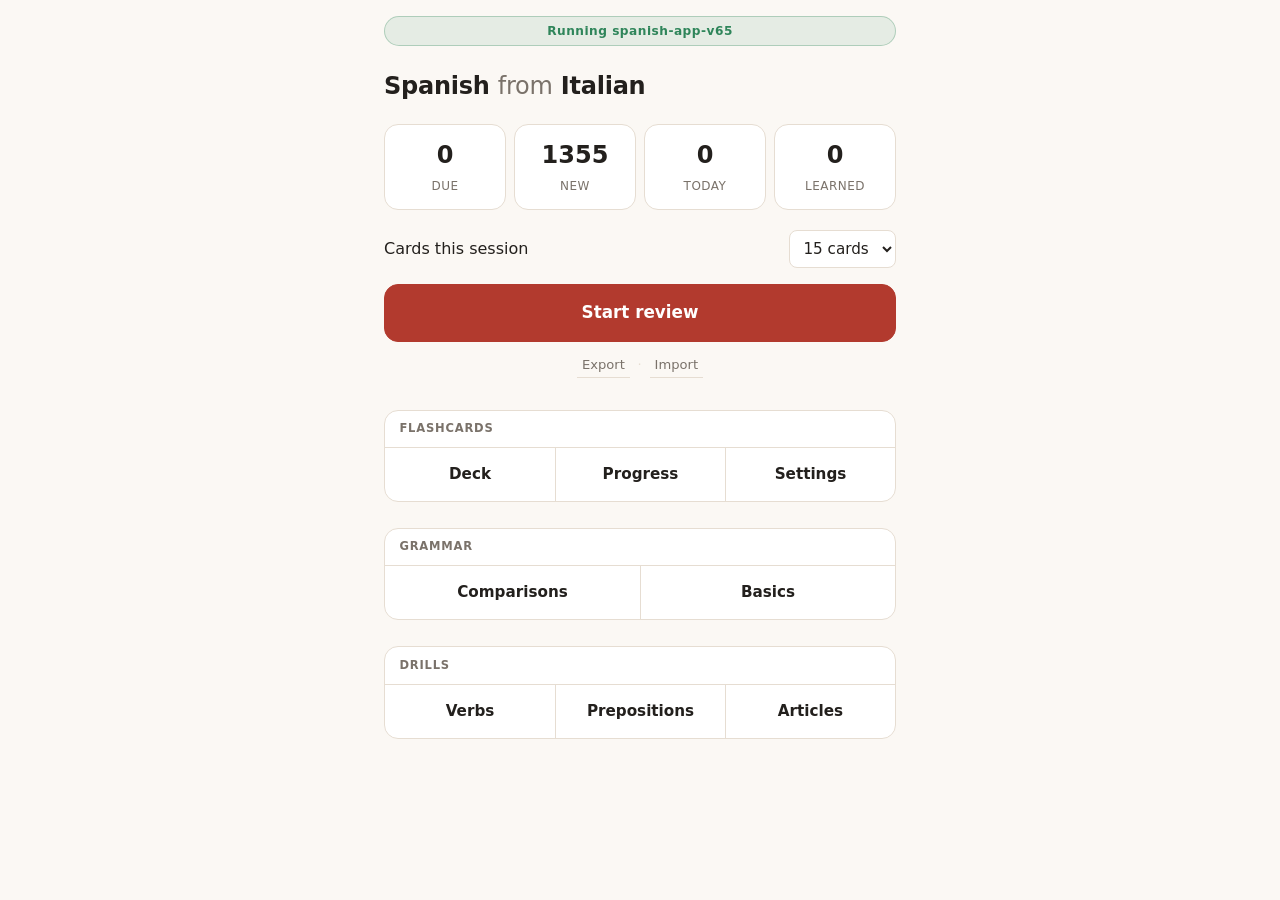
==== commit 47c56a9f: "Say what looks wrong when flagging, and show the pile as a table "Send to check pile" now opens a no" ====
--- a/index.html
+++ b/index.html
@@ -108,10 +108,12 @@
     <details id="check-panel" class="mood">
       <summary>Check pile</summary>
       <p class="muted small">
-        Cards you have flagged as wrong. They stay out of review until the
-        pairing changes, and then come back on their own.
-      </p>
-      <div id="check-list" class="check-list"></div>
+        Cards you have flagged as wrong, with what you said about them. They
+        stay out of review until the pairing changes, and then come back on
+        their own. Tap a word to see the card again.
+      </p>
+      <div class="scroller"><table id="check-table" class="check-table"></table></div>
+      <div id="preview" class="detail preview hidden" role="dialog" aria-label="Flagged card"></div>
     </details>
   </section>
 
@@ -283,6 +285,15 @@
         <button id="conj-btn" class="compare hidden">Conjugation</button>
       </div>
       <button id="flag-btn" class="flag-btn hidden" type="button">Send to check pile</button>
+      <div id="flag-form" class="flag-form hidden">
+        <label for="flag-note" class="flag-label">What looks wrong?</label>
+        <textarea id="flag-note" class="flag-note" rows="3"
+                  placeholder="e.g. dovere should be deber, not tener"></textarea>
+        <div class="flag-actions">
+          <button id="flag-cancel" class="flag-cancel" type="button">Cancel</button>
+          <button id="flag-confirm" class="flag-confirm" type="button">Confirm</button>
+        </div>
+      </div>
 
       <div id="examples" class="examples hidden"></div>
 
--- a/app.css
+++ b/app.css
@@ -787,3 +787,60 @@
   font-size: .72rem; color: var(--muted);
 }
 .check-drop:hover { color: var(--ink); border-color: var(--muted); }
+
+/* --- saying what looks wrong --- */
+.flag-form {
+  max-width: 26rem; margin: 1rem auto 0; text-align: left;
+  display: flex; flex-direction: column; gap: .5rem;
+}
+.flag-label { font-size: .78rem; color: var(--muted); letter-spacing: .03em; }
+.flag-note {
+  width: 100%; font: inherit; font-size: .9rem; line-height: 1.5;
+  padding: .6rem .7rem; border-radius: 10px;
+  border: 1px solid var(--line); background: var(--surface); color: var(--ink);
+  resize: vertical;
+}
+.flag-note:focus-visible { outline: 2px solid var(--accent); outline-offset: 1px; }
+.flag-actions { display: flex; gap: .6rem; justify-content: flex-end; }
+.flag-cancel, .flag-confirm {
+  font: inherit; font-size: .82rem; cursor: pointer;
+  border-radius: 20px; padding: .35rem .95rem; border: 1px solid var(--line);
+}
+.flag-cancel { background: none; color: var(--muted); }
+.flag-cancel:hover { color: var(--ink); }
+.flag-confirm { background: var(--accent); border-color: var(--accent); color: var(--surface); }
+.flag-confirm:hover { filter: brightness(1.06); }
+
+/* --- the check pile, two columns --- */
+.check-table { width: 100%; border-collapse: collapse; margin-top: .7rem; font-size: .9rem; }
+.check-table th {
+  text-align: left; font-size: .68rem; letter-spacing: .1em; text-transform: uppercase;
+  color: var(--muted); font-weight: 600; padding: .3rem .6rem .45rem 0;
+  border-bottom: 1px solid var(--line);
+}
+.check-table td {
+  padding: .6rem .6rem .6rem 0; border-bottom: 1px solid var(--line);
+  vertical-align: top;
+}
+.check-table tr:last-child td { border-bottom: 0; }
+.check-word {
+  background: none; border: 0; padding: 0; font: inherit; font-weight: 700;
+  color: var(--ink); cursor: pointer;
+  border-bottom: 1px dotted var(--accent);
+}
+.check-word:hover { color: var(--accent); }
+.check-note { color: var(--muted); line-height: 1.5; }
+
+/* --- the flagged card, shown again --- */
+.preview { margin-top: 1rem; text-align: center; }
+.preview-prompt { font-size: 1.6rem; font-weight: 700; color: var(--ink); }
+.preview-pos {
+  font-style: italic; font-size: .8rem; margin: .25rem 0 .8rem;
+  color: color-mix(in srgb, var(--accent) 55%, var(--muted));
+}
+.preview-answer { font-size: 1.15rem; font-weight: 600; padding: .12rem 0; }
+.preview .detail-pos { text-align: center; }
+.preview-note {
+  margin: 1rem 0 0; padding-top: .8rem; border-top: 1px solid var(--line);
+  font-size: .85rem; color: var(--muted); text-align: left;
+}
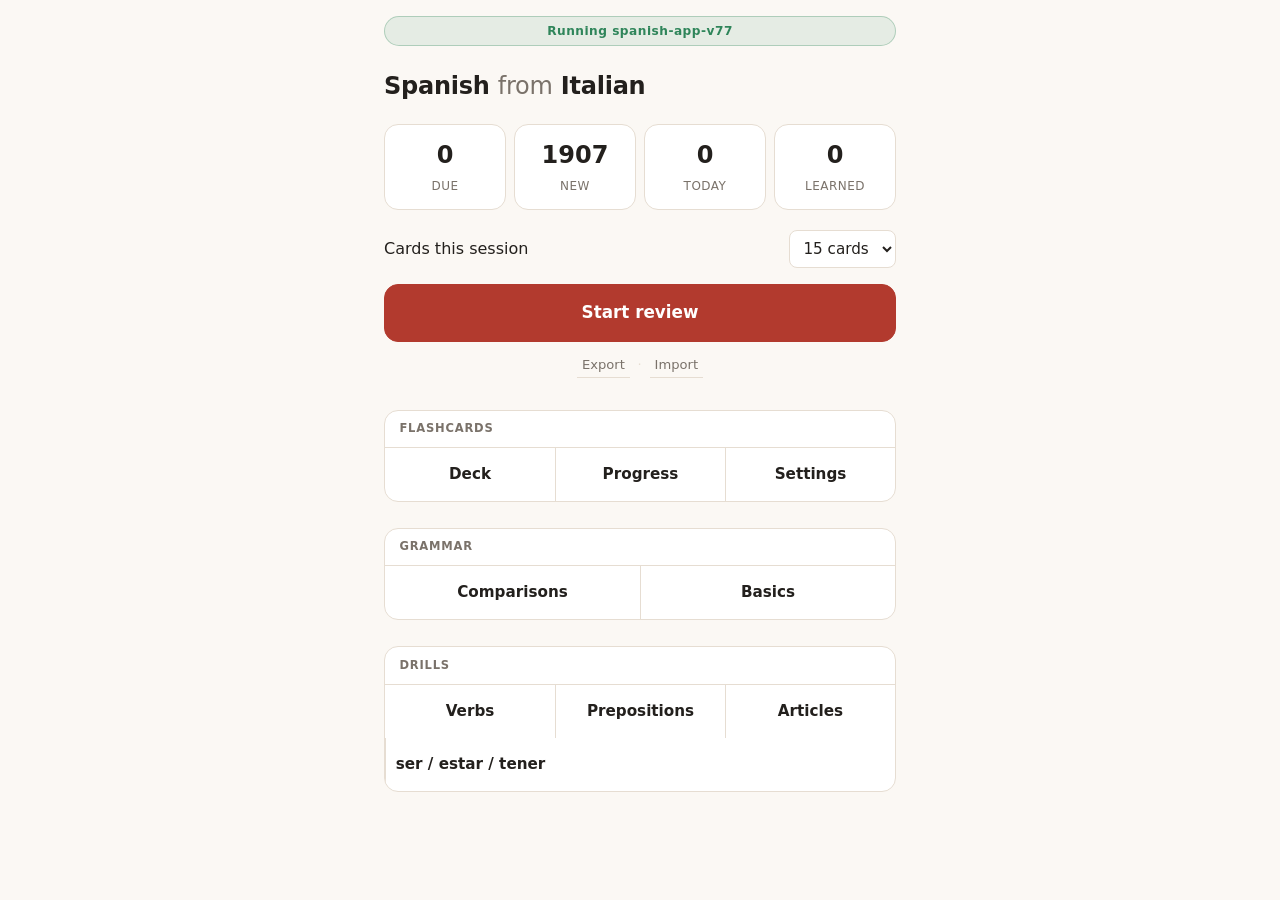
==== commit 54c90ada: "Teach and drill the verbs that do not line up Two lessons for the split an Italian speaker cannot fe" ====
--- a/index.html
+++ b/index.html
@@ -70,6 +70,7 @@
         <button id="open-drill">Verbs</button>
         <button id="open-prep">Prepositions</button>
         <button id="open-articles">Articles</button>
+        <button id="open-aux">ser / estar / tener</button>
       </div>
     </div>
   </section>
@@ -241,6 +242,15 @@
       <h2 class="progress-title" id="basics-title">Basics</h2>
     </header>
     <div id="basics-body"></div>
+  </section>
+
+  <!-- Auxiliary drill -->
+  <section id="view-aux" class="view hidden">
+    <header class="review-bar">
+      <button id="close-aux" class="ghost" aria-label="Back">✕</button>
+      <h2 class="progress-title" id="aux-title">ser, estar, tener, haber</h2>
+    </header>
+    <div id="aux-body"></div>
   </section>
 
   <!-- Article drill -->
--- a/app.css
+++ b/app.css
@@ -413,8 +413,14 @@
 .play-all:active { color: var(--accent); border-color: var(--accent); }
 
 .present-table {
+  /* Column, so a card answering two verbs stacks their paradigms rather than
+     setting them side by side -- two six-form tables abreast do not read, and
+     do not fit a phone. */
+  display: flex; flex-direction: column; align-items: center; gap: 1.2rem;
+  margin: .7rem 0 0;
+}
+.present-block {
   display: flex; align-items: center; justify-content: center; gap: 1rem;
-  margin: .7rem 0 0;
 }
 .present-grid {
   display: grid;
@@ -693,7 +699,10 @@
 
 /* --- a Spanish answer that opens its own entry --- */
 .answer-link {
-  background: none; border: 0; padding: 0; font: inherit; color: inherit;
+  /* No `color` here. `.answer` sets it, and a second rule tints the rows after
+     the first -- declaring `inherit` beat the former on row one and lost to
+     the latter on row two, so `ser` came out dark and `estar` red. */
+  background: none; border: 0; padding: 0; font: inherit;
   cursor: pointer; text-align: left;
   border-bottom: 1px dotted color-mix(in srgb, var(--accent) 50%, var(--muted));
 }
@@ -745,7 +754,6 @@
 .detail-pos:first-of-type { margin-top: .7rem; }
 
 /* --- a present tense per verb the card answers with --- */
-.present-block + .present-label { margin-top: 1rem; }
 .present-label {
   font-size: .8rem; font-weight: 600; letter-spacing: .03em;
   color: var(--accent); text-align: center; margin: .2rem 0 .35rem;
@@ -844,3 +852,15 @@
   margin: 1rem 0 0; padding-top: .8rem; border-top: 1px solid var(--line);
   font-size: .85rem; color: var(--muted); text-align: left;
 }
+
+/* one verb's label and paradigm, kept together */
+.present-section { display: flex; flex-direction: column; align-items: center; gap: .1rem; }
+
+/* --- how often this is really the translation --- */
+.share-mark {
+  font-style: italic; font-weight: 500;
+  font-size: .62rem; letter-spacing: .02em;
+  color: color-mix(in srgb, var(--accent) 45%, var(--muted));
+  margin-left: .1rem;
+}
+.detail-sense .share-mark { margin-left: .45rem; }
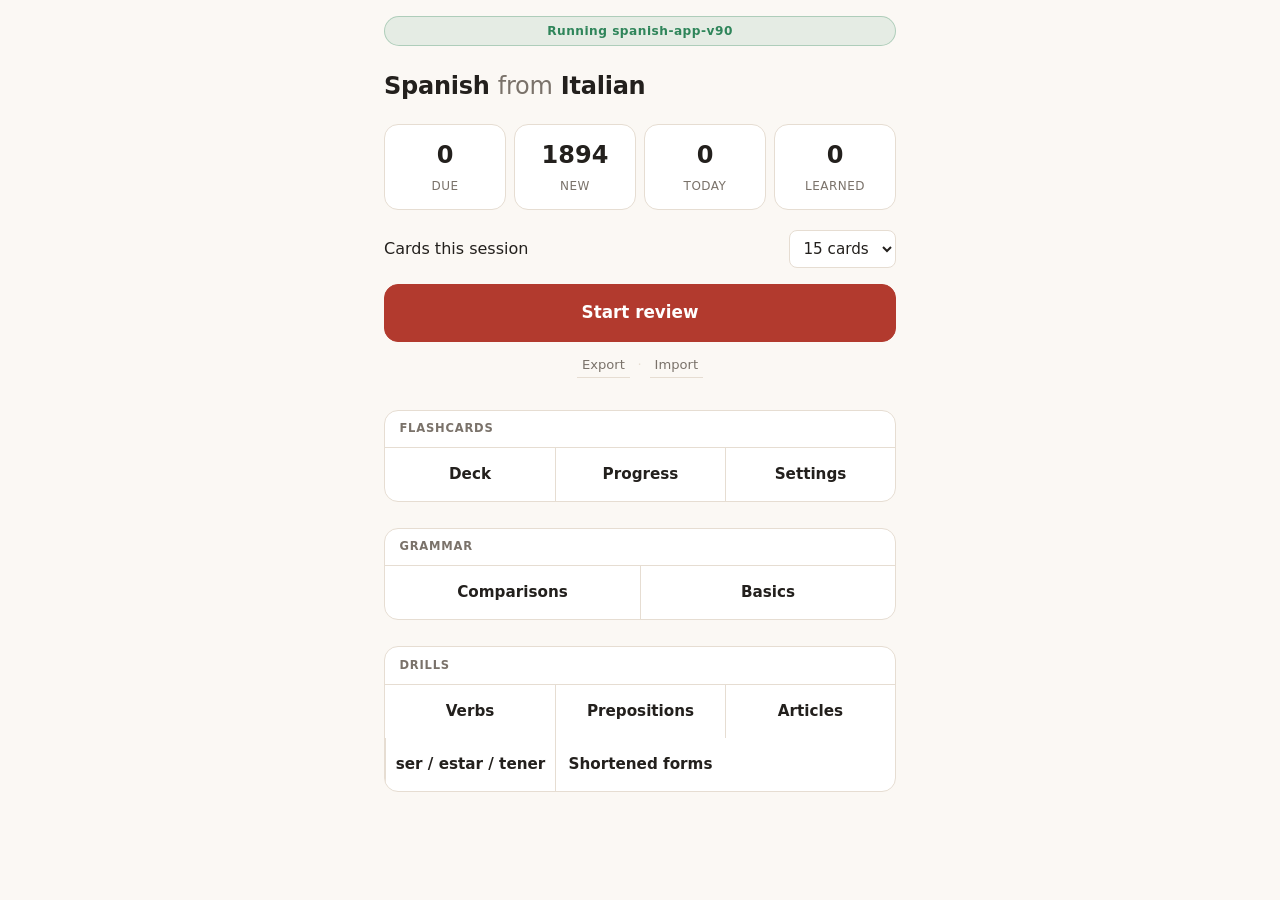
==== commit cb13eeef: "Drill the shortened forms A fourth bank, 140 items, built like the others: a real Spanish sentence w" ====
--- a/index.html
+++ b/index.html
@@ -71,6 +71,7 @@
         <button id="open-prep">Prepositions</button>
         <button id="open-articles">Articles</button>
         <button id="open-aux">ser / estar / tener</button>
+        <button id="open-apocope">Shortened forms</button>
       </div>
     </div>
   </section>
@@ -251,6 +252,15 @@
       <h2 class="progress-title" id="aux-title">ser, estar, tener, haber</h2>
     </header>
     <div id="aux-body"></div>
+  </section>
+
+  <!-- Shortened-form drill -->
+  <section id="view-apocope" class="view hidden">
+    <header class="review-bar">
+      <button id="close-apocope" class="ghost" aria-label="Back">✕</button>
+      <h2 class="progress-title" id="apocope-title">Shortened forms</h2>
+    </header>
+    <div id="apocope-body"></div>
   </section>
 
   <!-- Article drill -->
--- a/app.css
+++ b/app.css
@@ -191,11 +191,20 @@
   padding: .7rem 0;
 }
 .example-es {
+  /* Not a flex container. `highlight` splits the sentence into a <b> per
+     matched word and a text node between, so under flex every word became its
+     own item and wrapped wherever it liked -- a line break after one word,
+     mid-sentence. The play button is inline instead. */
   margin: 0; font-size: 1rem; line-height: 1.45;
-  display: flex; align-items: baseline; gap: .4rem; flex-wrap: wrap;
 }
 .example-es b { color: var(--accent); font-weight: 650; }
-.example-es .say { align-self: center; }
+.example-es .say { vertical-align: middle; margin-left: .3rem; }
+/* On a detail card the play button sits to the right of the sentence rather
+   than below it, and may sit over the card's edge -- there is margin there. */
+.detail-examples .example-es { position: relative; padding-right: 1.6rem; }
+.detail-examples .example-es .say {
+  position: absolute; right: -.5rem; top: 0; margin-left: 0;
+}
 .example-it { margin: .2rem 0 0; font-size: .92rem; color: var(--muted); }
 .example-credit { margin: .8rem 0 0; font-size: .7rem; color: var(--muted); text-align: center; }
 .example-credit a { color: inherit; }
@@ -864,3 +873,33 @@
   margin-left: .1rem;
 }
 .detail-sense .share-mark { margin-left: .45rem; }
+
+/* --- a word whose other use lives inside a phrase --- */
+.detail-see-also {
+  margin: .5rem 0 0; padding-top: .5rem;
+  border-top: 1px dashed var(--line);
+  display: flex; align-items: baseline; gap: .4rem;
+  flex-wrap: wrap; font-size: .9rem;
+}
+.see-also-label {
+  font-size: .68rem; letter-spacing: .06em; text-transform: uppercase;
+  color: var(--muted);
+}
+.see-also-it { color: var(--muted); }
+.see-also-arrow { color: var(--muted); opacity: .7; }
+.see-also-es { color: var(--ink); font-weight: 600; }
+
+/* --- conjugation tables fold away when there are more than two --- */
+.present-fold { margin: 0; }
+.present-summary {
+  cursor: pointer; list-style: none;
+  font-size: .78rem; letter-spacing: .04em; text-transform: uppercase;
+  color: var(--muted); padding: .35rem 0; user-select: none;
+}
+.present-summary::-webkit-details-marker { display: none; }
+.present-summary::before {
+  content: '\25B8'; display: inline-block; margin-right: .4rem;
+  transition: transform .15s ease;
+}
+.present-fold[open] > .present-summary::before { transform: rotate(90deg); }
+.present-summary:hover { color: var(--ink); }
